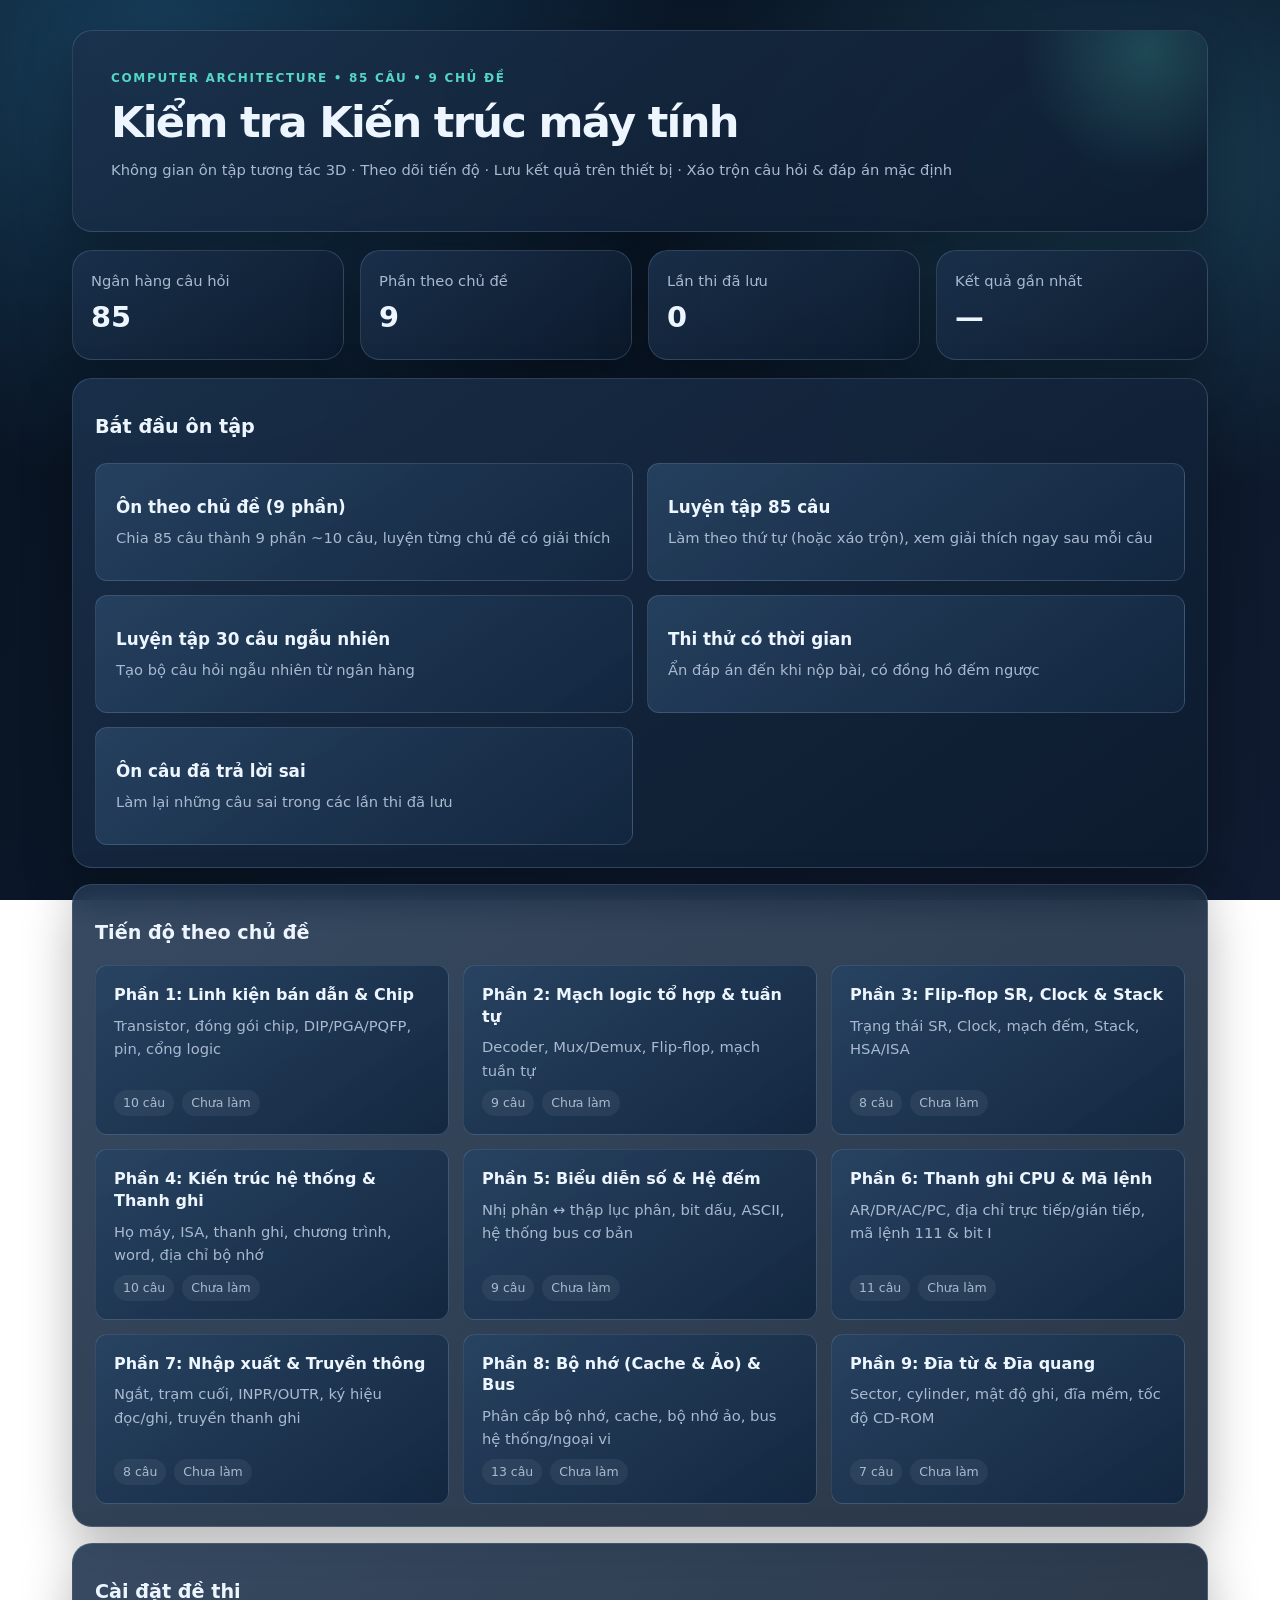
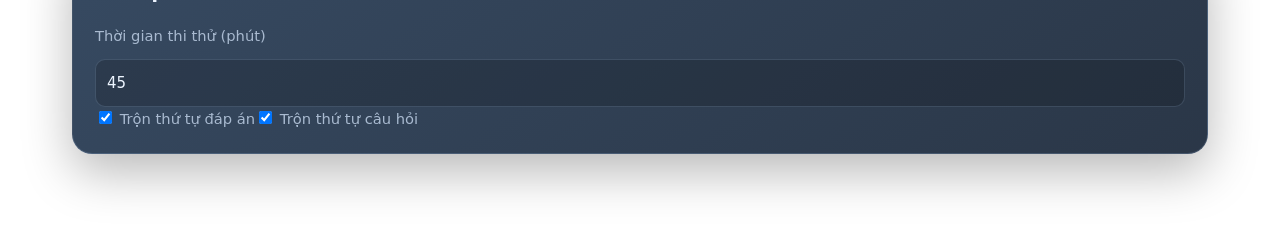
==== quiz.html @ 51e87750 "Add files via upload" ====
<!doctype html>
<html lang="vi"><head><meta charset="utf-8"><meta name="viewport" content="width=device-width,initial-scale=1">
<title>Kiến trúc máy tính | Ôn tập & Thi thử 85 câu</title>
<style>
:root{
 --bg:#07111f;--fg:#edf5ff;--mut:#a9bad0;--card:rgba(19,35,58,.82);--line:rgba(159,190,226,.2);
 --ac:#54d6c5;--ok:#49d89a;--okb:rgba(40,190,125,.16);--no:#ff777f;--nob:rgba(255,90,100,.15);
 --shadow:0 18px 50px rgba(0,0,0,.28);--glass:rgba(255,255,255,.055)
}
*{box-sizing:border-box}
body{margin:0;min-height:100vh;color:var(--fg);font:15px/1.6 Inter,system-ui,-apple-system,"Segoe UI",Roboto,sans-serif;
 background:radial-gradient(ellipse at 12% 5%,#173d59 0,transparent 36%),radial-gradient(ellipse at 88% 18%,#183b50 0,transparent 32%),linear-gradient(145deg,#07111f,#0b1728 55%,#101b31);background-attachment:fixed}
button,input{font:inherit}
.w{max-width:1180px;margin:0 auto;padding:30px 22px 70px}
h1{font-size:clamp(1.8rem,4vw,2.7rem);line-height:1.15;letter-spacing:-.04em;margin:10px 0}
h2{font-size:1.2rem;line-height:1.45;margin:12px 0 18px}
p{margin:0 0 12px}.m{color:var(--mut);font-size:.92rem}
.hero,.panel,.stat,.question-card,.side-card,.result-card{background:linear-gradient(145deg,rgba(27,49,76,.88),rgba(13,27,46,.88));border:1px solid var(--line);border-radius:20px;box-shadow:var(--shadow);backdrop-filter:blur(16px)}
.hero{padding:clamp(22px,4vw,38px);position:relative;overflow:hidden;transform-style:preserve-3d}
.hero:after{content:"";position:absolute;width:260px;height:260px;border-radius:50%;right:-70px;top:-110px;background:radial-gradient(circle,rgba(84,214,197,.22),transparent 68%);pointer-events:none}
.eyebrow{color:var(--ac);font-weight:800;text-transform:uppercase;letter-spacing:.14em;font-size:.75rem}
.grid{display:grid;grid-template-columns:repeat(12,minmax(0,1fr));gap:16px;margin:18px 0}
.stat{grid-column:span 3;padding:18px;min-height:110px;transition:transform .2s,border-color .2s}
.stat:hover,.panel:hover,.question-card:hover{transform:translateY(-3px);border-color:rgba(84,214,197,.45)}
.stat strong{display:block;font-size:1.8rem;line-height:1.2;margin-top:7px}
.panel{padding:22px;margin:16px 0}
button{color:var(--fg);cursor:pointer;border:1px solid var(--line);border-radius:12px;padding:11px 15px;background:linear-gradient(145deg,rgba(39,67,98,.9),rgba(19,39,64,.95));transition:transform .16s,border-color .16s,filter .16s}
button:hover:not(:disabled){transform:translateY(-2px);border-color:var(--ac);filter:brightness(1.12)}
button:active:not(:disabled){transform:translateY(0)}
button:focus-visible{outline:2px solid var(--ac);outline-offset:3px}
button:disabled{cursor:default;opacity:.78}
.primary{background:linear-gradient(135deg,#38bcae,#187e83);border-color:transparent;color:#031b22;font-weight:800;text-align:center}
.ghost{background:var(--glass)}
.danger{border-color:rgba(255,119,127,.45);color:#ffb2b6}
.actions{display:flex;flex-wrap:wrap;gap:10px;margin-top:16px}
.actions button{width:auto}
.mode-grid{display:grid;grid-template-columns:repeat(2,minmax(0,1fr));gap:14px;margin-top:22px}
.mode{padding:20px;text-align:left;min-height:118px}
.mode b{display:block;font-size:1.05rem;margin-bottom:5px}
.top{display:flex;justify-content:space-between;align-items:center;gap:12px;flex-wrap:wrap}
.bar{height:8px;background:rgba(255,255,255,.1);border-radius:99px;margin:12px 0 20px;overflow:hidden}
.bar i{display:block;height:100%;background:linear-gradient(90deg,#38bcae,#9bf0d6);border-radius:99px;transition:width .25s}
.exam-layout{display:grid;grid-template-columns:minmax(0,1fr) 270px;gap:16px;align-items:start}
.question-card{padding:clamp(18px,3vw,30px);min-width:0}
.side-card{padding:18px;position:sticky;top:14px}
.option{display:flex;align-items:flex-start;gap:12px;width:100%;text-align:left;margin:10px 0;padding:14px 16px;background:rgba(255,255,255,.045)}
.letter{flex:0 0 28px;height:28px;display:grid;place-items:center;border-radius:9px;background:rgba(84,214,197,.13);color:var(--ac);font-weight:800}
.option.ok{background:var(--okb);border-color:var(--ok)}.option.no{background:var(--nob);border-color:var(--no)}
.feedback{border-left:3px solid var(--ac);background:rgba(84,214,197,.08);padding:14px 16px;margin:16px 0;border-radius:0 12px 12px 0}
.qnav{display:grid;grid-template-columns:repeat(5,1fr);gap:7px;margin-top:12px}
.qnav button{padding:8px 2px;text-align:center;font-size:.85rem}
.qnav .answered{border-color:#4fc99b;background:rgba(73,216,154,.16)}
.qnav .wrong{border-color:var(--no);background:var(--nob)}
.qnav .current{outline:2px solid var(--ac);outline-offset:1px}
.timer{font-variant-numeric:tabular-nums;font-size:1.3rem;font-weight:850;color:var(--ac)}
.timer.warn{color:#ffb36b}
.big{font-size:clamp(2.6rem,7vw,4rem);font-weight:900;letter-spacing:-.05em;line-height:1.1;margin:12px 0}
.review-row{padding:16px 0;border-bottom:1px solid var(--line)}
.review-row:last-child{border:0}
.tag{display:inline-block;padding:3px 9px;border-radius:99px;font-size:.78rem;background:var(--glass);color:var(--mut)}
.tag.good{color:#8ce8b7;background:var(--okb)}.tag.bad{color:#ff9ca2;background:var(--nob)}
input[type=number]{width:100%;padding:11px;border:1px solid var(--line);border-radius:10px;background:rgba(0,0,0,.18);color:var(--fg)}
.empty{padding:26px;text-align:center;color:var(--mut)}
.topic-grid{display:grid;grid-template-columns:repeat(3,minmax(0,1fr));gap:14px;margin-top:18px}
.topic-card{padding:18px;text-align:left;min-height:150px;display:flex;flex-direction:column;gap:8px}
.topic-card b{font-size:1rem;line-height:1.35}
.topic-card .meta{display:flex;justify-content:space-between;align-items:center;margin-top:auto;gap:8px;flex-wrap:wrap}
.kbd-hint{font-size:.78rem;color:var(--mut);margin-top:14px;padding-top:12px;border-top:1px dashed var(--line)}
.kbd-hint kbd{background:rgba(84,214,197,.12);border:1px solid var(--line);border-radius:5px;padding:1px 6px;font-size:.75rem;color:var(--ac)}
@media(max-width:800px){.stat{grid-column:span 6}.exam-layout{grid-template-columns:1fr}.side-card{position:static}.qnav{grid-template-columns:repeat(10,1fr)}.topic-grid{grid-template-columns:repeat(2,minmax(0,1fr))}}
@media(max-width:520px){.w{padding:18px 13px 50px}.mode-grid{grid-template-columns:1fr}.stat{grid-column:span 6}.panel,.question-card,.side-card{border-radius:15px;padding:16px}.qnav{grid-template-columns:repeat(7,1fr)}.topic-grid{grid-template-columns:1fr}}
@media(prefers-reduced-motion:reduce){*,*:before,*:after{transition:none!important;scroll-behavior:auto!important}}
</style></head><body><div class="w" id="app"></div>
<script>
// [câu hỏi, "A|B|C|D", đáp án đúng, hướng giải]. Đáp án do AI suy ra từ nội dung môn học, câu ghi "chưa chắc" cần đối chiếu slide.
const Q=[
["Trước khi sử dụng transistor, linh kiện dùng cho mạch chuyển (switch) là:","Kim loại|Bóng đèn chân không|Bóng đèn bình thường|IC điện tử","b","Máy tính đầu tiên dùng bóng đèn chân không làm công tắc; transistor thay thế sau đó."],
["Chip thường được đóng gói bằng vỏ nhựa và giao tiếp với bên ngoài thông qua:","các cổng|các transistor|các IC|các pin","d","Chip giao tiếp ra ngoài bằng các chân (pin) nhô ra từ vỏ."],
["Chip DIP có cấu tạo pin:","2 bộ pin xếp cạnh nhau|Xoay quanh tâm vuông ở đáy chip|Phủ ở 4 cạnh|Tất cả đều sai","a","DIP = 2 hàng pin song song. PGA = pin quanh tâm vuông ở đáy. PQFP = pin phủ 4 cạnh."],
["Chip PGA có cấu tạo pin:","2 bộ pin xếp cạnh nhau|Xoay quanh tâm vuông ở đáy chip|Phủ ở 4 cạnh|Tất cả đều sai","b","PGA: pin xếp xoay quanh tâm vuông ở đáy chip."],
["Chip PQFP có cấu tạo pin:","2 bộ pin xếp cạnh nhau|Xoay quanh tâm vuông ở đáy chip|Phủ ở 4 cạnh|Tất cả đều sai","c","PQFP: pin phủ cả 4 cạnh của chip."],
["Số lượng pin trên một chip là:","0|1|Khá nhiều, thường không quá 1000|Rất nhiều, trên 1000","c","Một chip có vài chục đến vài trăm pin, thường không quá 1000."],
["Số transistor trên một cổng là:","0|1|Thường từ 0 đến 6|Thường nhiều hơn 6","c","Một cổng lôgic cơ bản chỉ cần vài transistor (tối đa khoảng 6)."],
["Số lượng pin trên một mạch chuyển là:","0|1|Khá nhiều, thường không quá 1000|Rất nhiều, trên 1000","a","Mạch chuyển (transistor bên trong chip) không có pin riêng, pin thuộc về chip. Chưa chắc, đối chiếu slide."],
["Cổng (gate):","Là phần tử lôgic cơ bản|Gồm nhiều tín hiệu vào và 1 tín hiệu ra|Cả a và b đều sai|Cả a và b đều đúng","d","Cổng là phần tử lôgic cơ bản, nhiều ngõ vào và 1 ngõ ra, nên a và b đều đúng."],
["Các phép lôgic cơ bản là:","AND, OR, NOT, NAND|XOR, OR, AND, NOR|AND, OR, NOT, XOR|AND, OR, NAND, NOR","c","Chỉ phương án (c) có đủ bộ AND, OR, NOT."],
["Mạch lôgic tổ hợp là mạch:","Không lặp, không nhớ|Có lặp, có nhớ|Không lặp, có nhớ|Có lặp, không nhớ","a","Ngõ ra chỉ phụ thuộc ngõ vào hiện tại nên không lặp, không nhớ (decoder, mux, demux)."],
["Mạch giải mã nhị phân (binary decoder) là mạch:","Đổi số nhị phân thành số thập phân|Đổi số nhị phân thành số thập lục phân|Đổi số nhị phân thành số nhất phân|Đổi số thập phân thành số nhị phân","c","Decoder n bit cho 2^n ngõ ra, chỉ 1 ngõ bằng 1 (mã nhất phân)."],
["Mạch phân kênh (Demultiplextor) là mạch:","Dùng trong điện thoại|Dùng trong TV|Nối nhiều thiết bị xuất với 1 nhập|Nối nhiều thiết bị nhập với 1 xuất","c","Demux: 1 ngõ nhập chia ra nhiều ngõ xuất."],
["Mạch dồn kênh (Multiplextor) là mạch:","Dùng trong điện thoại|Dùng trong TV|Nối nhiều thiết bị xuất với 1 nhập|Nối nhiều thiết bị nhập với 1 xuất","d","Mux: chọn 1 trong nhiều ngõ nhập đưa ra 1 ngõ xuất."],
["Mạch lôgic tuần tự là mạch:","Không lặp, không nhớ|Có lặp, có nhớ|Không lặp, có nhớ|Có lặp, không nhớ","b","Mạch tuần tự có lặp (phản hồi) và có nhớ: flip-flop, thanh ghi, mạch đếm."],
["Mạch lật (Flipflop) là:","Mạch nhớ đơn giản nhất|Mạch lật chỉ có thể lưu 1 bit|Lưu một trị luận lý đúng hoặc sai|Tất cả đều đúng","d","Cả ba phát biểu a, b, c đều mô tả đúng flip-flop."],
["Mạch lật (Flipflop) có thể:","Lưu trữ 1 byte|Lưu trữ 1 bit|Điều chỉnh tốc độ dữ liệu|Điều chỉnh số lượng dữ liệu","b","Một flip-flop lưu đúng 1 bit; 1 byte cần 8 flip-flop."],
["Mạch lật (Flipflop) SR có:","1 đường vào và 1 đường ra|1 đường vào và 2 đường ra|2 đường vào và 2 đường ra|số đường vào ra tùy theo thiết kế","c","SR có 2 ngõ vào (S, R) và 2 ngõ ra (Q và Q đảo)."],
["Mạch lật SR có ngõ vào S và R đều cao thì:","Không thay đổi trạng thái|Chuyển sang trạng thái 1|Chuyển sang trạng thái 0|Trạng thái không xác định","d","S = R = 1 là tổ hợp cấm, kết quả không xác định."],
["Mạch lật SR có ngõ vào S và R đều bằng 0 thì:","Không thay đổi trạng thái|Chuyển sang trạng thái 1|Chuyển sang trạng thái 0|Trạng thái không xác định","a","S = R = 0: chế độ giữ, trạng thái cũ được bảo toàn."],
["Mạch lật SR có ngõ vào S = 1 và R = 0 thì:","Không thay đổi trạng thái|Chuyển sang trạng thái 1|Chuyển sang trạng thái 0|Trạng thái không xác định","b","S = Set: đặt Q = 1."],
["Mạch lật SR có ngõ vào S = 0 và R = 1 thì:","Không thay đổi trạng thái|Chuyển sang trạng thái 1|Chuyển sang trạng thái 0|Trạng thái không xác định","c","R = Reset: đặt Q = 0."],
["Mạch tạo đồng hồ (Clock generator) là:","Phát tín hiệu thời gian|Ghi nhịp|Phát tín hiệu dạng đồng nhất và cùng khoản thời gian|Ghi giờ","c","Clock phát xung giống nhau, lặp đều theo chu kỳ để đồng bộ các mạch."],
["Mạch đếm là:","Thanh ghi có thể tăng hoặc giảm nội dung của nó|Thanh ghi có thể dịch các bit về trái hoặc phải|Mạch nhị phân n bit|Mạch làm tăng kích thước của mạch đếm khác","a","Mạch đếm = thanh ghi tăng/giảm nội dung. Thanh ghi dịch mới là dịch bit."],
["Ngăn xếp cứng (Stack) là thiết bị lưu trữ danh sách các phần tử theo kiểu:","Vào trước ra trước|Vào sau ra trước|Vào sau ra sau|Tất cả đều sai","b","Stack là LIFO (vào sau ra trước). Vào trước ra trước là hàng đợi (queue)."],
["Hệ thống gồm: đơn vị xử lý trung tâm, hệ thống lưu trữ, hệ thống nhập xuất thuộc về:","Kiến trúc bộ lệnh (ISA)|Kiến trúc hệ thống phần cứng (HSA)|Kiến trúc hệ thống phần mềm|Kiến trúc hệ máy tính","b","CPU, bộ nhớ, hệ nhập xuất là các khối phần cứng, thuộc HSA."],
["Các đặc tả quy định cách thức lập trình viên ngôn ngữ máy giao tiếp với máy thuộc về:","Kiến trúc bộ lệnh (ISA)|Kiến trúc hệ thống phần cứng (HSA)|Kiến trúc hệ thống phần mềm|Kiến trúc hệ máy tính","a","ISA là giao diện giữa phần mềm (ngôn ngữ máy) và phần cứng."],
["Họ máy tính là tập hợp các cài đặt có cùng:","HSA|ISA|CPU|RAM","b","Cùng ISA thì chạy được cùng phần mềm máy, nên cùng họ."],
["Kiến trúc máy tính có thể phân loại gồm các loại sau:","Tuần tự và song song|Đơn tác và đa tác|Đơn lệnh và đa lệnh|Von Neumann và phi Von Neumann","d","Đề cương nhấn mạnh kiến trúc Von Neumann và phi Von Neumann. Chưa chắc, đối chiếu slide."],
["Thanh ghi (register) là:","Thiết bị lưu trữ dữ liệu và cung cấp chúng cho các mạch khác|Thiết bị điều khiển mạch lật và ngỏ ra|Thiết bị lưu 1 bit|Tất cả đều đúng","a","Thanh ghi lưu dữ liệu (nhiều bit) và cung cấp cho mạch khác. (c) sai vì đó là flip-flop."],
["Ích lợi quan trọng nhất của tính tương thích về phần mềm là","Tiết kiệm thời gian phát triển phần mềm khi mua máy tính mới|Bảo toàn phí tổn đã đầu tư về phần mềm cho khách hàng|Đẩy mạnh sự phát triển của công nghệ chế tạo máy tính|Tất cả đều đúng","b","Khách hàng giữ được phần mềm đã mua khi nâng cấp máy."],
["Thanh ghi được tổ chức ở:","ROM BIOS|CPU|RAM|Bộ nhớ phụ","b","Thanh ghi nằm bên trong CPU."],
["Thanh ghi dịch là thanh ghi có khả năng dịch thông tin nhị phân","sang thập phân|sang thập lục phân|sang thập phân và ngược lại|theo 1 hoặc cả 2 hướng","d","Thanh ghi dịch dịch các bit sang trái, sang phải hoặc cả hai hướng."],
["Đối với máy tính, chương trình là:","Một tập hợp các phép toán|Dãy lệnh nhị phân máy tính phải thi hành chính xác|Dãy những con số nguyên nhị phân 8 bit|Những gì máy tính hiểu","b","Chương trình là dãy lệnh nhị phân mà máy phải thực hiện chính xác."],
["Mỗi đơn vị cơ bản của thông tin trên máy tính thường dùng để lưu:","1 lệnh|1 ký tự|1 số thực|1 địa chỉ","b","Đơn vị cơ bản là byte (8 bit): chứa 1 ký tự hoặc số nguyên nhỏ."],
["Kích thước từ (word) của máy là:","8 bit|16 bit|kích thước của thanh ghi tác vụ|Do ngôn ngữ lập trình quy định","c","Word phụ thuộc máy, bằng độ rộng thanh ghi xử lý, không cố định 8 hay 16 bit."],
["Bộ nhớ có 4096 từ 16 bit, số bit địa chỉ là:","10|12|14|16","b","4096 = 2^12 nên cần 12 bit. Độ rộng từ (16 bit) không ảnh hưởng."],
["Số nhị phân 1011110001 có biểu diễn tương ứng bên hệ thập lục phân là","2F1|BC1|BC4|2E1","a","Nhóm 4 bit từ phải: 10|1111|0001 = 2|F|1 = 2F1."],
["Số nhị phân 1011100001 có biểu diễn tương ứng bên hệ thập lục phân là","2F1|BC1|BC4|2E1","d","Nhóm 4 bit từ phải: 10|1110|0001 = 2|E|1 = 2E1."],
["Số 101000101101 ở hệ nhị phân đổi sang thập lục phân sẽ là:","7B9|A2D|A3D|AB2","b","1010|0010|1101 = A|2|D = A2D."],
["Số F9B3 ở hệ thập lục phân, chuyển sang nhị phân là:","1111100100001111|1111100100011111|1111100110110011|1111100110111011","c","F=1111, 9=1001, B=1011, 3=0011, ghép lại: 1111 1001 1011 0011."],
["Bit dấu của số nguyên lượng có dấu là:","Bit trái nhất|Bit phải nhất|Bit 1 đầu tiên|Tùy thiết kế","a","Bit trái nhất (MSB): 0 là dương, 1 là âm."],
["Mã ASCII mở rộng sử dụng","7 bit|8 bit|12 bit|16 bit","b","ASCII chuẩn dùng 7 bit (128 ký tự), mở rộng dùng 8 bit (256 ký tự)."],
["Hệ thống bus dùng cho k thanh ghi n bit sẽ có:","k mạch dồn n - 1|n mạch dồn k - 1|k mạch dồn 1 - n|n mạch dồn 1 - k","b","Mỗi bit cần 1 mạch dồn chọn 1 trong k thanh ghi: n mạch dồn k–1."],
["Hệ thống bus cho 16 thanh ghi 32 bit tạo từ các mạch dồn. Số ngõ nhập chọn cho mỗi mạch dồn là:","2|3|4|5","c","16 thanh ghi cần log2(16) = 4 ngõ chọn."],
["Hệ thống bus cho 16 thanh ghi 32 bit tạo từ các mạch dồn. Kích cở các mạch dồn là:","16 - 32|32 - 16|16 - 1|32 - 1","c","k = 16 thanh ghi nên mạch dồn 16–1 (16 ngõ nhập, 1 ngõ xuất)."],
["Trong các thanh ghi trong máy tính cơ bản, thanh ghi AR để:","chứa địa chỉ bộ nhớ|chứa dữ liệu cần tính toán|chứa kết quả tính toán|tất cả đều sai","a","AR (Address Register) giữ địa chỉ bộ nhớ."],
["Trong các thanh ghi trong máy tính cơ bản, thanh ghi DR để:","chứa địa chỉ bộ nhớ|chứa dữ liệu cần tính toán|chứa kết quả tính toán|tất cả đều sai","b","DR (Data Register) giữ tác tố đọc từ bộ nhớ để tính toán."],
["Trong các thanh ghi trong máy tính cơ bản, thanh ghi AC để:","chứa địa chỉ bộ nhớ|chứa dữ liệu cần tính toán|chứa kết quả tính toán|tất cả đều sai","c","AC (Accumulator) giữ kết quả tính toán."],
["Trong các thanh ghi trong máy tính cơ bản, thanh ghi PC để:","chứa địa chỉ bộ nhớ|chứa dữ liệu cần tính toán|chứa kết quả tính toán|tất cả đều sai","a","PC giữ địa chỉ (trong bộ nhớ) của lệnh kế tiếp, nên trong các lựa chọn này chọn (a)."],
["Khi phần 2 của mã lệnh là địa chỉ của từ nhớ chứa tác tố, đó là địa chỉ:","gián tiếp|trực tiếp|nối tiếp|liên kết","b","Địa chỉ chỉ thẳng tới tác tố là địa chỉ trực tiếp."],
["Hệ thống bus cho 16 thanh ghi 32 bit tạo từ các mạch dồn. Số mạch dồn trong bus là:","32|16|16 x 32|16 - 1","a","Mỗi bit 1 mạch dồn: n = 32 mạch."],
["Mã lệnh 111 và I = 0 ứng với lệnh:","tham chiếu thanh ghi|nhập xuất|tham chiếu bộ nhớ|tham chiếu bộ nhớ địa chỉ gián tiếp","a","111 + I=0: tham chiếu thanh ghi."],
["Mã lệnh 111 và I = 1 ứng với lệnh:","tham chiếu thanh ghi|nhập xuất|tham chiếu bộ nhớ|tham chiếu bộ nhớ địa chỉ gián tiếp","b","111 + I=1: nhập xuất."],
["Mã lệnh khác 111 và I = 0 ứng với lệnh:","tham chiếu thanh ghi|nhập xuất|tham chiếu bộ nhớ|tham chiếu bộ nhớ địa chỉ gián tiếp","c","Mã khác 111 là tham chiếu bộ nhớ; I = 0 là địa chỉ trực tiếp."],
["Mã lệnh khác 111 và I = 1 ứng với lệnh:","tham chiếu thanh ghi|nhập xuất|tham chiếu bộ nhớ|tham chiếu bộ nhớ địa chỉ gián tiếp","d","Mã khác 111 và I = 1: tham chiếu bộ nhớ địa chỉ gián tiếp."],
["Khi phần 2 của mã lệnh là địa chỉ của từ nhớ chứa địa chỉ của tác tố, đó là địa chỉ:","gián tiếp|trực tiếp|nối tiếp|liên kết","a","Phải đọc thêm một lần để lấy địa chỉ tác tố: địa chỉ gián tiếp."],
["Trong quá trình truyền thông, chế độ ngắt (interrupt) là:","máy báo cho thiết bị khi nào sẵn sàng truyền|thiết bị báo cho máy khi nào sẵn sàng truyền|thiết bị này báo cho thiết bị kia khi nào sẵn sàng truyền|tất cả đều sai","b","Ngắt: thiết bị chủ động báo cho CPU khi nó sẵn sàng."],
["Trạm cuối gửi và nhận thông tin dưới hình thức:","nối tiếp|song song|tuần tự|ngắt quãng","a","Trạm cuối (terminal) truyền nối tiếp, từng bit."],
["Đơn vị gửi thông tin với thiết bị xuất là:","1 bit|4 bit|8 bit|16 bit","c","Mỗi lần gửi 1 ký tự = 8 bit (thanh ghi OUTR 8 bit). Chưa chắc, đối chiếu slide."],
["Đơn vị nhận thông tin từ thiết bị nhập là:","1 bit|4 bit|8 bit|16 bit","c","Mỗi lần nhận 1 ký tự = 8 bit (thanh ghi INPR 8 bit). Chưa chắc, đối chiếu slide."],
["Tác vụ truyền thông tin từ một từ nhớ ra ngoài gọi là tác vụ:","ghi|đọc|nạp|tải","b","Lấy thông tin ra khỏi bộ nhớ là đọc."],
["Tác vụ đưa thông tin mới vào bộ nhớ gọi là tác vụ:","ghi|đọc|nạp|tải","a","Đưa thông tin mới vào bộ nhớ là ghi."],
["Tác vụ truyền nội dung thanh ghi R1 vào bộ nhớ có ký hiệu là:","M[AC] <- R1|M[R1] <- R1|M[AR] <- R1|R1 -> M[R1]","c","Địa chỉ ô nhớ luôn nằm ở AR, nên ghi là M[AR] ← R1."],
["Tác vụ truyền nội dung bộ nhớ đến thanh ghi R1 có ký hiệu là:","R1 <- M[AC]|M[R1] <- R1|M[AC] <- R1|R1 <- M[AR]","d","Đọc ô nhớ do AR trỏ tới vào R1: R1 ← M[AR]."],
["Trong các cấp bộ nhớ, cấp cao ứng với bộ nhớ:","tốc độ nhanh, dung lượng lớn|tốc độ nhanh, dung lượng nhỏ|tốc độ chậm, dung lượng lớn|tốc độ chậm, dung lượng nhỏ","b","Càng gần CPU: càng nhanh, nhỏ, đắt (thanh ghi, cache)."],
["Trong các cấp bộ nhớ, cấp thấp ứng với bộ nhớ:","tốc độ nhanh, dung lượng lớn|tốc độ nhanh, dung lượng nhỏ|tốc độ chậm, dung lượng lớn|tốc độ chậm, dung lượng nhỏ","c","Càng xa CPU (đĩa): chậm, lớn, rẻ."],
["Bộ nhớ cache là:","dạng bộ nhớ chỉ đọc|bộ nhớ đệm giữa RAM và CPU|chip nhớ dạng ROM|bộ nhớ ảo","b","Cache là bộ nhớ đệm nhanh nằm giữa CPU và RAM."],
["Nếu tỉ lệ tìm trúng của bộ nhớ cache thấp thì:","Thời gian truy cập bộ nhớ của CPU tăng lên|Thời gian truy cập bộ nhớ của CPU giảm xuống|Thời gian truy cập bộ nhớ của CPU không xác định|Thời gian truy cập bộ nhớ của CPU tùy thuộc tốc độ của bộ nhớ và CPU","a","Trúng ít thì phải xuống RAM chậm nhiều lần, nên thời gian truy cập trung bình tăng."],
["Việc chuyển dữ liệu giửa bộ xử lý và cache là theo từng:","từ|khối|đoạn|trang","a","CPU ↔ cache theo từ; cache ↔ RAM theo khối."],
["Việc chuyển dữ liệu giửa cache và bộ nhớ trong là theo từng:","từ|khối|đoạn|trang","b","Cache ↔ RAM theo khối (tận dụng tính cục bộ)."],
["Sự thay thế một khối trong cache được điều khiển bởi:","thanh ghi lệnh|bộ xử lý|phần cứng riêng|hệ điều hành","c","Cache cần rất nhanh nên thay khối bằng phần cứng riêng."],
["Bộ nhớ ảo là cơ chế vận chuyển tự động số liệu giữa:","CPU và bộ nhớ ngoài (đĩa từ)|bộ nhớ trong và bộ nhớ ngoài (đĩa từ)|CPU và cache|cache và bộ nhớ ngoài","b","Bộ nhớ ảo tự động chuyển trang giữa RAM và đĩa."],
["Sự thay thế trang trong kỹ thuật bộ nhớ ảo được điều khiển bởi:","thanh ghi lệnh|bộ xử lý|phần cứng riêng|hệ điều hành","d","Thay trang bộ nhớ ảo do hệ điều hành quản lý."],
["Hiện nay, trong một số hệ thống máy tính, bus nối ngoại vi được phân cấp thành 2 hệ thống bus con là:","bus chung và bus riêng|bus ngoại vi và bus nội vi|bus tốc độ cao và bus mở rộng|bus cục bộ và bus toàn cục","c","Thiết bị nhanh nối bus tốc độ cao, thiết bị chậm nối bus mở rộng."],
["Có hai loại bus:","bus độc lập và bus phụ thuộc|bus hệ thống và bus chi tiết|bus tập trung và bus phân tán|bus hệ thống và bus ngoại vi","d","Hai loại bus: bus hệ thống và bus ngoại vi."],
["Bus hệ thống là loại bus","đối xứng|không đối xứng|đồng bộ|không đồng bộ","c","Bus hệ thống chạy theo xung nhịp chung nên là đồng bộ."],
["Bus vào / ra là loại bus","đối xứng|không đối xứng|đồng bộ|không đồng bộ","d","Ngoại vi có tốc độ khác nhau nên dùng bắt tay, là không đồng bộ."],
["Đơn vị lưu trữ thông tin nhỏ nhất trên đĩa về mặt vật lý là:","track|sector|cluster|cyclinder","b","Sector (thường 512 B). Cluster là đơn vị logic của hệ điều hành."],
["Trên đĩa cứng các rãnh có cùng đường kính trên các mặt đĩa tạo thành:","track|sector|cluster|cyclinder","d","Cylinder = tập các track cùng vị trí trên mọi mặt đĩa."],
["Trong việc ghi đĩa với mật độ đều:","các track có cùng số sector|các track có số sector khác nhau|các track có đường kính khác nhau|các sector chứa lượng dữ liệu như nhau","a","Hiểu theo đề: mật độ đều thì mỗi track có cùng số sector. Chưa chắc, đối chiếu slide."],
["Trong việc ghi đĩa với mật độ không đều:","các track có cùng số sector|các track có số sector khác nhau|các track có đường kính khác nhau|các sector chứa lượng dữ liệu khác nhau","b","Hiểu theo đề: mật độ không đều thì track ngoài có nhiều sector hơn. Chưa chắc, đối chiếu slide."],
["Một sector trong hệ điều hành DOS chứa được:","128 byte|256 byte|512 byte|1024 byte","c","1 sector = 512 byte."],
["Với một đĩa mềm có dung lượng 1,2MB, số track là 80, số sector trên 1 track là:","10|12|15|30","c","1,2 MB = 80 track × 2 mặt × S × 512 B, nên S = 1 228 800 / (160 × 512) = 15."],
["Tốc độ 20X của đĩa quang ứng với:","2000 KB/s|2048 KB/s|3000 KB/s|4000 KB/s","c","1X = 150 KB/s, nên 20X = 20 × 150 = 3000 KB/s."]
];

// Chia 85 câu thành 9 phần theo chủ đề (mỗi phần ~10 câu). from/to là chỉ số mảng (0-based).
const TOPICS=[
 {name:"Linh kiện bán dẫn & Chip", from:0,  to:9,  desc:"Transistor, đóng gói chip, DIP/PGA/PQFP, pin, cổng logic"},
 {name:"Mạch logic tổ hợp & tuần tự", from:10, to:18, desc:"Decoder, Mux/Demux, Flip-flop, mạch tuần tự"},
 {name:"Flip-flop SR, Clock & Stack", from:19, to:26, desc:"Trạng thái SR, Clock, mạch đếm, Stack, HSA/ISA"},
 {name:"Kiến trúc hệ thống & Thanh ghi", from:27, to:36, desc:"Họ máy, ISA, thanh ghi, chương trình, word, địa chỉ bộ nhớ"},
 {name:"Biểu diễn số & Hệ đếm", from:37, to:45, desc:"Nhị phân ↔ thập lục phân, bit dấu, ASCII, hệ thống bus cơ bản"},
 {name:"Thanh ghi CPU & Mã lệnh", from:46, to:56, desc:"AR/DR/AC/PC, địa chỉ trực tiếp/gián tiếp, mã lệnh 111 & bit I"},
 {name:"Nhập xuất & Truyền thông", from:57, to:64, desc:"Ngắt, trạm cuối, INPR/OUTR, ký hiệu đọc/ghi, truyền thanh ghi"},
 {name:"Bộ nhớ (Cache & Ảo) & Bus", from:65, to:77, desc:"Phân cấp bộ nhớ, cache, bộ nhớ ảo, bus hệ thống/ngoại vi"},
 {name:"Đĩa từ & Đĩa quang", from:78, to:84, desc:"Sector, cylinder, mật độ ghi, đĩa mềm, tốc độ CD-ROM"}
];

const $=id=>document.getElementById(id), L='ABCD', app=$('app');
const STORE='ktmt85_v2_state', HISTORY='ktmt85_v2_history', TOPICBEST='ktmt85_v2_topicbest';
let set=[],i=0,score=0,answers={},done=false,deadline=0,timerId=null,mode='practice',settings={limit:45,shuffleQ:true,shuffleA:true};
let currentOptions=[],currentCorrect='a',currentExplanation='',sessionId=0,topicId=-1;
const safeParse=(s,f)=>{try{return JSON.parse(s)||f}catch{return f}};
const persist=()=>{try{localStorage.setItem(STORE,JSON.stringify({set,i,score,answers,done,deadline,mode,settings,sessionId,topicId}))}catch{}};
const history=()=>safeParse(localStorage.getItem(HISTORY),[]);
const topicBest=()=>safeParse(localStorage.getItem(TOPICBEST),{});
const fmt=s=>{s=Math.max(0,Math.floor(s));return String(Math.floor(s/60)).padStart(2,'0')+':'+String(s%60).padStart(2,'0')};
function el(t,c,x,p){const e=document.createElement(t);if(c)e.className=c;if(x!=null)e.textContent=x;if(p)p.appendChild(e);return e}
function btn(parent,label,cls,fn){const b=el('button',cls,label,parent);b.type='button';b.onclick=fn;return b}
function shuffle(a){const b=a.slice();for(let k=b.length-1;k>0;k--){const j=Math.floor(Math.random()*(k+1));[b[k],b[j]]=[b[j],b[k]]}return b}
function topicRange(idx){const t=TOPICS[idx],r=[];for(let k=t.from;k<=t.to;k++)r.push(k);return r}
function topicCount(idx){const t=TOPICS[idx];return t.to-t.from+1}

// ---- Phím tắt: A/B/C/D (hoặc 1/2/3/4) chọn đáp án, ←/→ chuyển câu, Esc thoát ----
let keyHandler=null;
function bindKeys(){unbindKeys();keyHandler=e=>{
  if(done)return;
  const k=e.key.toLowerCase();
  if(['a','b','c','d','1','2','3','4'].includes(k)){
    const idx=['a','b','c','d','1','2','3','4'].indexOf(k)%4;
    if(currentOptions.length===4&&!answers[set[i]])choose(currentOptions[idx].k);
  } else if(k==='arrowleft'&&i>0){i--;persist();show()}
  else if(k==='arrowright'&&(answers[set[i]]||mode==='exam')){if(i===set.length-1)finish();else{i=Math.min(set.length-1,i+1);persist();show()}}
  else if(k==='escape'){if(confirm('Thoát về menu? Tiến trình hiện tại sẽ được lưu.'))menu()}
};document.addEventListener('keydown',keyHandler)}
function unbindKeys(){if(keyHandler){document.removeEventListener('keydown',keyHandler);keyHandler=null}}

function menu(){
 clearInterval(timerId);unbindKeys();app.replaceChildren();
 const h=history(),last=h[h.length-1],tb=topicBest();
 const hero=el('section','hero',null,app);el('div','eyebrow','Computer architecture • 85 câu • 9 chủ đề',hero);
 el('h1',null,'Kiểm tra Kiến trúc máy tính',hero);
 el('p','m','Không gian ôn tập tương tác 3D · Theo dõi tiến độ · Lưu kết quả trên thiết bị · Xáo trộn câu hỏi & đáp án mặc định',hero);
 const g=el('div','grid',null,app);
 [[Q.length,'Ngân hàng câu hỏi'],[TOPICS.length,'Phần theo chủ đề'],[h.length,'Lần thi đã lưu'],[last?last.percent+'%':'—','Kết quả gần nhất']].forEach(([v,l])=>{const c=el('div','stat',null,g);el('span','m',l,c);el('strong',null,v,c)});
 const p=el('section','panel',null,app);el('h2',null,'Bắt đầu ôn tập',p);
 const mg=el('div','mode-grid',null,p);
 const modes=[
 ['Ôn theo chủ đề (9 phần)','Chia 85 câu thành 9 phần ~10 câu, luyện từng chủ đề có giải thích','topic',false],
 ['Luyện tập 85 câu','Làm theo thứ tự (hoặc xáo trộn), xem giải thích ngay sau mỗi câu','practice',false],
 ['Luyện tập 30 câu ngẫu nhiên','Tạo bộ câu hỏi ngẫu nhiên từ ngân hàng','practice',true],
 ['Thi thử có thời gian','Ẩn đáp án đến khi nộp bài, có đồng hồ đếm ngược','exam',true],
 ['Ôn câu đã trả lời sai','Làm lại những câu sai trong các lần thi đã lưu','wrong',false]
 ];
 modes.forEach(([a,b,m,r])=>{const x=btn(mg,'','mode',()=>{if(m==='wrong')startWrong();else if(m==='topic')topicMenu();else start(m,r)});el('b',null,a,x);el('span','m',b,x)});
 // Tiến độ theo chủ đề
 const tp=el('section','panel',null,app);el('h2',null,'Tiến độ theo chủ đề',tp);
 const tg=el('div','topic-grid',null,tp);
 TOPICS.forEach((t,idx)=>{const best=tb[idx],card=btn(tg,'','topic-card',()=>startTopic(idx));
   el('b',null,`Phần ${idx+1}: ${t.name}`,card);el('span','m',t.desc,card);
   const meta=el('div','meta',null,card);el('span','tag',`${topicCount(idx)} câu`,meta);
   el('span','tag '+(best!=null&&best>=80?'good':best!=null&&best<50?'bad':''),best!=null?`Tốt nhất ${best}%`:'Chưa làm',meta)});
 const cfg=el('section','panel',null,app);el('h2',null,'Cài đặt đề thi',cfg);
 el('p','m','Thời gian thi thử (phút)',cfg);const inp=el('input',null,null,cfg);inp.type='number';inp.min='5';inp.max='180';inp.value=settings.limit;inp.onchange=()=>{settings.limit=Math.max(5,Math.min(180,+inp.value||45));persist()};
 const sh=el('label','m',null,cfg);const cb=el('input',null,null,sh);cb.type='checkbox';cb.checked=settings.shuffleA;cb.onchange=()=>{settings.shuffleA=cb.checked;persist()};sh.append(' Trộn thứ tự đáp án');
 const sq=el('label','m',null,cfg);const cq=el('input',null,null,sq);cq.type='checkbox';cq.checked=settings.shuffleQ;cq.onchange=()=>{settings.shuffleQ=cq.checked;persist()};sq.append(' Trộn thứ tự câu hỏi');
 if(h.length){const hp=el('section','panel',null,app);el('h2',null,'Lịch sử kết quả',hp);h.slice(-5).reverse().forEach(x=>{const r=el('p','m',`${new Date(x.date).toLocaleString('vi-VN')} · ${x.score}/${x.total} câu · ${x.percent}% · ${x.mode==='exam'?'Thi thử':x.mode==='topic'?'Ôn chủ đề':'Luyện tập'}`,hp)})}
 const saved=safeParse(localStorage.getItem(STORE),null);
 if(saved&&saved.set&&saved.set.length&&!saved.done)btn(p,'Tiếp tục bài đang làm','primary',()=>restore());
}

function topicMenu(){
 app.replaceChildren();
 const hero=el('section','hero',null,app);el('div','eyebrow','Ôn theo chủ đề',hero);
 el('h1',null,'Chọn phần ôn tập',hero);el('p','m','9 phần, mỗi phần ~10 câu theo chủ đề. Mặc định xáo trộn câu hỏi & đáp án.',hero);
 const tb=topicBest();
 const tg=el('div','topic-grid',null,app);
 TOPICS.forEach((t,idx)=>{const best=tb[idx],card=btn(tg,'','topic-card',()=>startTopic(idx));
   el('b',null,`Phần ${idx+1}: ${t.name}`,card);el('span','m',t.desc,card);
   const meta=el('div','meta',null,card);el('span','tag',`Câu ${t.from+1}–${t.to+1} · ${topicCount(idx)} câu`,meta);
   el('span','tag '+(best!=null&&best>=80?'good':best!=null&&best<50?'bad':''),best!=null?`Tốt nhất ${best}%`:'Chưa làm',meta)});
 const a=el('div','actions',null,app);btn(a,'Làm tất cả (85 câu)','primary',()=>start('practice',false));btn(a,'Về trang chủ','ghost',menu);
}

function startTopic(idx){topicId=idx;mode='practice';set=topicRange(idx);if(settings.shuffleQ)set=shuffle(set);answers={};i=0;score=0;done=false;deadline=0;sessionId=Date.now();persist();bindKeys();show()}

function start(m,random){
 topicId=-1;mode=m;set=Q.map((_,k)=>k);if(random||settings.shuffleQ)set=shuffle(set);if(random)set=set.slice(0,30);
 answers={};i=0;score=0;done=false;sessionId=Date.now();deadline=m==='exam'?Date.now()+settings.limit*60000:0;
 persist();bindKeys();show();if(mode==='exam')runTimer();
}
function startWrong(){
 const wrong=new Set();history().forEach(h=>(h.wrong||[]).forEach(n=>wrong.add(n-1)));
 if(!wrong.size){app.replaceChildren();el('h1',null,'Chưa có câu sai',app);el('p','m','Hãy làm một bài luyện tập hoặc thi thử trước nhé.',app);btn(app,'Về menu','primary',menu);return}
 topicId=-1;mode='practice';set=Array.from(wrong).filter(n=>n>=0&&n<Q.length);if(settings.shuffleQ)set=shuffle(set);answers={};i=0;score=0;done=false;deadline=0;sessionId=Date.now();persist();bindKeys();show();
}
function restore(){const s=safeParse(localStorage.getItem(STORE),null);if(!s)return;({set,i,score,answers,done,deadline,mode,settings,sessionId}=s);topicId=s.topicId??-1;if(done){menu();return}bindKeys();show();if(mode==='exam')runTimer()}
function runTimer(){clearInterval(timerId);const tick=()=>{const left=Math.ceil((deadline-Date.now())/1000);const t=$('timer');if(t){t.textContent=fmt(left);t.classList.toggle('warn',left<300)}if(left<=0){clearInterval(timerId);finish(true)}};tick();timerId=setInterval(tick,1000)}
function show(){
 if(i>=set.length){finish();return}
 const n=set[i],item=Q[n],q=item[0],opts=item[1].split('|'),correct=item[2].toLowerCase();
 currentCorrect=correct;currentExplanation=item[3];currentOptions=opts.map((v,k)=>({v,k}));if(settings.shuffleA)currentOptions=shuffle(currentOptions);
 done=!!answers[n];app.replaceChildren();
 const top=el('div','top',null,app);
 const tagTxt=topicId>=0?`Phần ${topicId+1}: ${TOPICS[topicId].name} · Câu ${i+1}/${set.length} · Câu gốc ${n+1}`:`Câu ${i+1}/${set.length} · Câu gốc ${n+1}`;
 el('span','tag',tagTxt,top);
 if(mode==='exam'){const tm=el('span','timer',null,top);tm.id='timer';tm.textContent=fmt(Math.max(0,(deadline-Date.now())/1000))}
 else el('span','tag',`Đúng ${score}`,top);
 const bar=el('div','bar',null,app);el('i',null,null,bar).style.width=((i+(answers[n]?1:0))/set.length*100)+'%';
 const layout=el('div','exam-layout',null,app),main=el('section','question-card',null,layout),side=el('aside','side-card',null,layout);
 el('div','eyebrow',mode==='exam'?'Exam mode':topicId>=0?'Topic practice':'Practice mode',main);el('h2',null,q,main);
 const optsBox=el('div',null,null,main);
 currentOptions.forEach(({v,k},pos)=>{const letter=L[pos],b=btn(optsBox,'','option',()=>choose(k));el('span','letter',letter,b);el('span',null,v,b);b.dataset.k=k;
 if(answers[n]){b.disabled=true;if(k===L.indexOf(correct.toUpperCase()))b.classList.add('ok');else if(k===answers[n].k)b.classList.add('no')}});
 if(answers[n]&&mode!=='exam')feedback(main,n);
 const nav=el('div','actions',null,main);
 if(i>0)btn(nav,'← Câu trước','ghost',()=>{i--;persist();show()});
 if(mode==='exam')btn(nav,'Đánh dấu xem lại','ghost',()=>{answers[n]=answers[n]||{k:null,flag:true};answers[n].flag=!answers[n].flag;persist();show()});
 if(answers[n]||mode==='exam')btn(nav,i===set.length-1?'Nộp bài':'Câu tiếp →','primary',()=>{if(i===set.length-1)finish();else{i=Math.min(set.length-1,i+1);persist();show()}});
 btn(nav,'Thoát','ghost',()=>{if(confirm('Thoát về menu? Tiến trình hiện tại sẽ được lưu.'))menu()});
 const kh=el('div','kbd-hint',null,main);kh.innerHTML='Phím tắt: <kbd>A</kbd><kbd>B</kbd><kbd>C</kbd><kbd>D</kbd> chọn đáp án · <kbd>←</kbd><kbd>→</kbd> chuyển câu · <kbd>Esc</kbd> thoát';
 el('h2',null,'Điều hướng câu hỏi',side);el('p','m','Nhấn số câu để chuyển nhanh.',side);
 const qnav=el('div','qnav',null,side);set.forEach((qidx,j)=>{const a=answers[qidx],b=btn(qnav,String(j+1),'',()=>{i=j;persist();show()});if(a)b.classList.add(a.flag?'':'answered');if(j===i)b.classList.add('current')});
 el('p','m',`Đã trả lời: ${Object.values(answers).filter(a=>a&&a.k!==null).length}/${set.length}`,side);
 if(mode==='exam')btn(side,'Nộp bài','primary',()=>finish());
}
function choose(k){const n=set[i];if(answers[n]&&answers[n].k!==null)return;answers[n]={k,flag:!!(answers[n]&&answers[n].flag)};if(mode==='practice'){if(k===L.indexOf(currentCorrect.toUpperCase()))score++}persist();show();if(mode==='practice'){const m=$('feedback');if(m)m.scrollIntoView({behavior:'smooth',block:'nearest'})}}
function feedback(parent,n){const a=answers[n],correct=L.indexOf(Q[n][2].toUpperCase()),box=el('div','feedback',null,parent);el('b',null,a.k===correct?'Chính xác!':`Chưa đúng · Đáp án ${L[correct]}`,box);el('p','m',Q[n][3],box);box.id='feedback'}
function finish(auto=false){
 clearInterval(timerId);unbindKeys();const total=set.length;let right=0,wrong=[];
 set.forEach(n=>{const a=answers[n],c=L.indexOf(Q[n][2].toUpperCase());if(a&&a.k===c)right++;else wrong.push(n+1)});
 score=right;done=true;const record={date:new Date().toISOString(),score:right,total,percent:Math.round(right/total*100),wrong,mode:topicId>=0?'topic':mode,topicId:topicId>=0?topicId:undefined,auto};
 const h=history();h.push(record);try{localStorage.setItem(HISTORY,JSON.stringify(h.slice(-100)))}catch{}localStorage.removeItem(STORE);
 if(topicId>=0){const tb=topicBest();const prev=tb[topicId];if(prev==null||record.percent>prev){tb[topicId]=record.percent;try{localStorage.setItem(TOPICBEST,JSON.stringify(tb))}catch{}}}
 result(record);
}
function result(r){
 app.replaceChildren();const hero=el('section','hero',null,app);el('div','eyebrow','Your result',hero);
 const title=r.topicId!=null?`Kết quả phần ${r.topicId+1}: ${TOPICS[r.topicId].name}`:'Kết quả bài làm';
 el('h1',null,title,hero);el('div','big',`${r.score}/${r.total}`,hero);el('p','m',`Độ chính xác ${r.percent}% · ${r.auto?'Tự động nộp do hết giờ':'Đã nộp bài'}`,hero);
 const g=el('div','grid',null,app);[[r.score,'Câu đúng'],[r.total-r.score,'Câu sai'],[r.percent+'%','Tỷ lệ chính xác'],[r.wrong.length,'Câu cần ôn']].forEach(([v,l])=>{const c=el('div','stat',null,g);el('span','m',l,c);el('strong',null,v,c)});
 const p=el('section','panel',null,app);el('h2',null,'Phân tích câu trả lời',p);r.wrong.forEach(n=>{const row=el('div','review-row',null,p);el('b',null,`Câu ${n}: ${Q[n-1][0]}`,row);el('p','m',`Đáp án đúng: ${L[Q[n-1][2].toLowerCase().charCodeAt(0)-97]}. ${Q[n-1][1].split('|')[Q[n-1][2].toLowerCase().charCodeAt(0)-97]}`,row);el('p','m',Q[n-1][3],row)});
 if(!r.wrong.length)el('p','m','Tuyệt vời! Bạn đã trả lời đúng tất cả câu hỏi.',p);
 const a=el('div','actions',null,app);
 if(r.topicId!=null)btn(a,'Làm lại phần này (xáo trộn mới)','primary',()=>startTopic(r.topicId));
 else btn(a,'Ôn các câu sai','primary',startWrong);
 if(r.topicId!=null)btn(a,'Chọn chủ đề khác','ghost',topicMenu);
 else btn(a,'Thi lại (xáo trộn mới)','ghost',()=>start(r.mode==='exam'?'exam':'practice',true));
 btn(a,'Về trang chủ','ghost',menu);
}
menu();
</script></body></html>
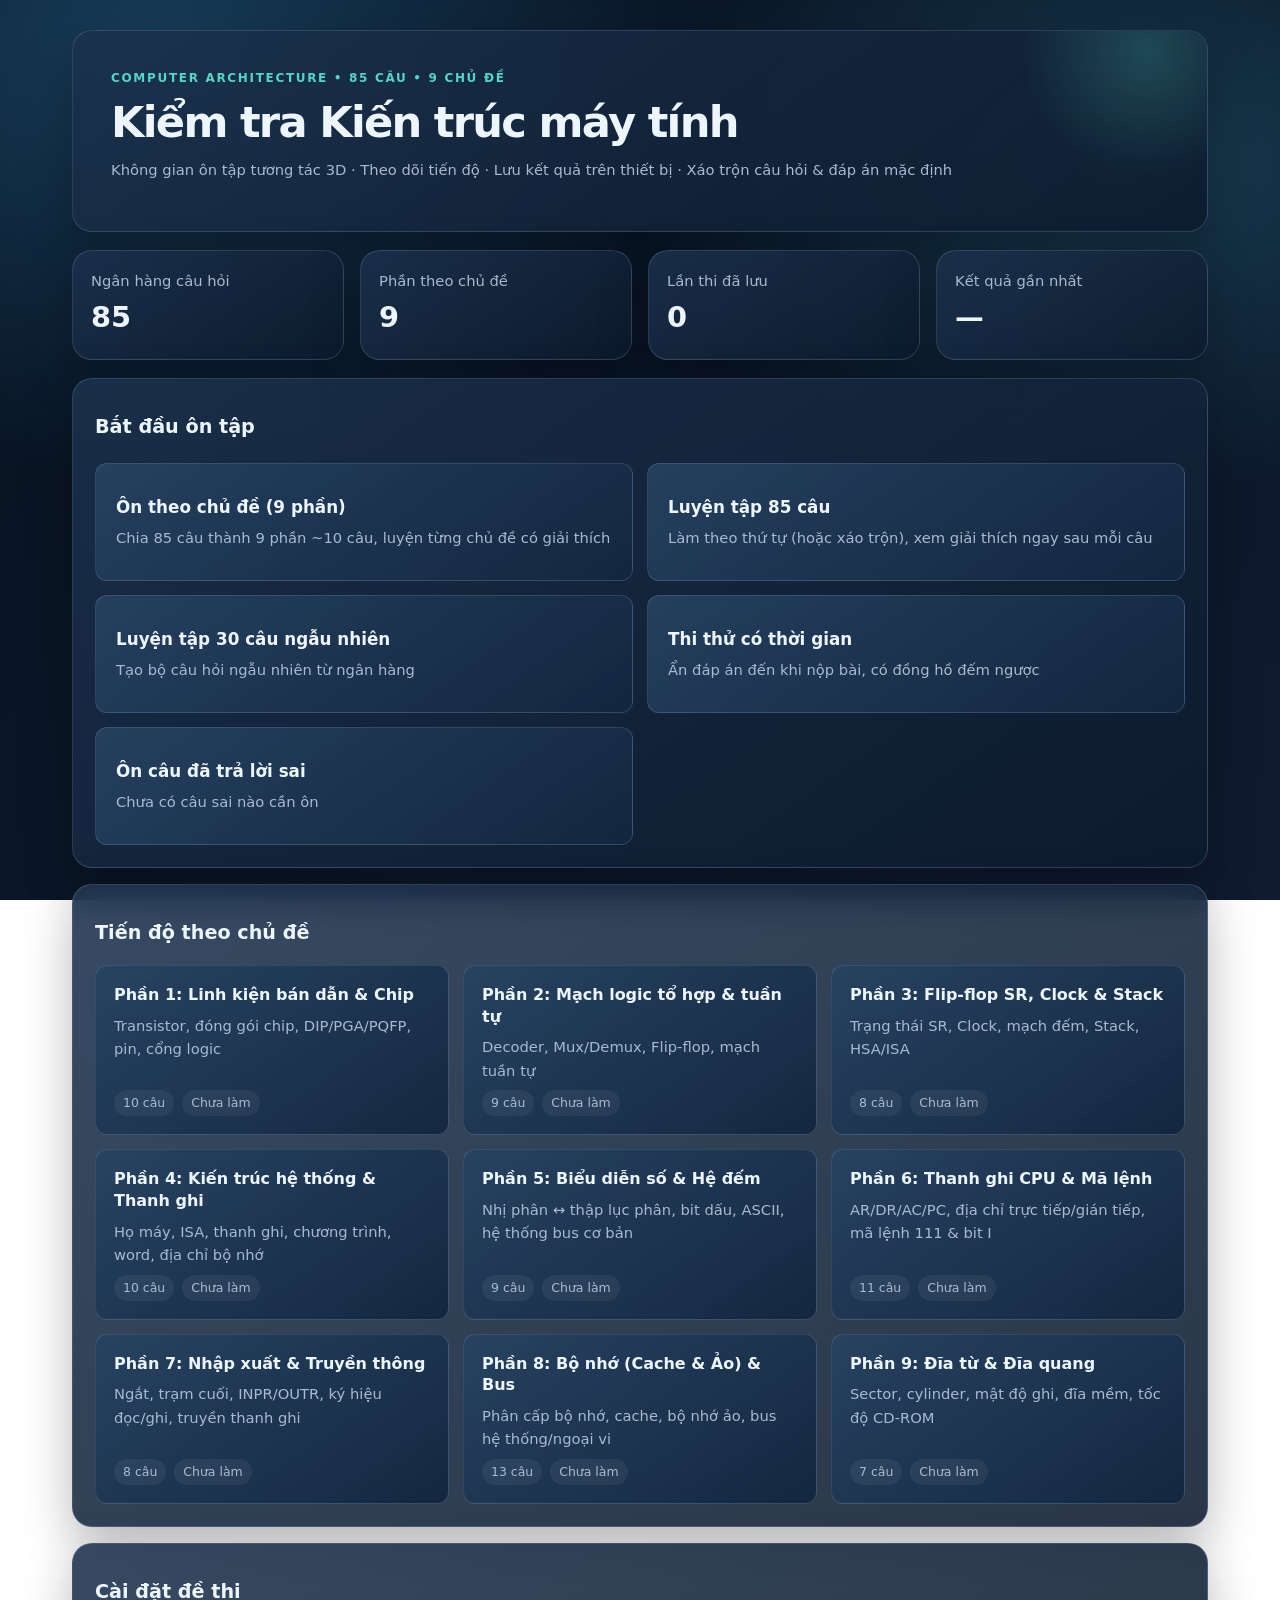
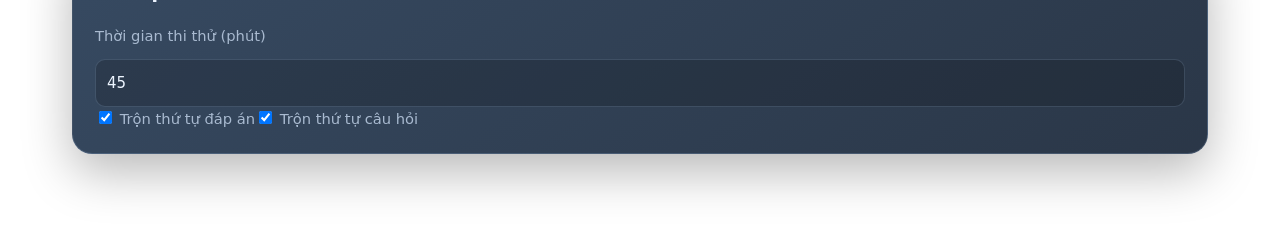
==== commit 854d2865: "Add files via upload Signed-off-by: HHN <dmclvl82@gmail.com>" ====
--- a/quiz.html
+++ b/quiz.html
@@ -70,6 +70,10 @@
 @media(max-width:800px){.stat{grid-column:span 6}.exam-layout{grid-template-columns:1fr}.side-card{position:static}.qnav{grid-template-columns:repeat(10,1fr)}.topic-grid{grid-template-columns:repeat(2,minmax(0,1fr))}}
 @media(max-width:520px){.w{padding:18px 13px 50px}.mode-grid{grid-template-columns:1fr}.stat{grid-column:span 6}.panel,.question-card,.side-card{border-radius:15px;padding:16px}.qnav{grid-template-columns:repeat(7,1fr)}.topic-grid{grid-template-columns:1fr}}
 @media(prefers-reduced-motion:reduce){*,*:before,*:after{transition:none!important;scroll-behavior:auto!important}}
+.option.sel{border-color:var(--ac);background:rgba(84,214,197,.12)}
+.qnav .picked{border-color:var(--ac);background:rgba(84,214,197,.14)}
+.qnav .flag{box-shadow:inset 0 -3px 0 #f5a524}
+.pick-ok{color:#8ce8b7}.pick-no{color:#ff9ca2}
 </style></head><body><div class="w" id="app"></div>
 <script>
 // [câu hỏi, "A|B|C|D", đáp án đúng, hướng giải]. Đáp án do AI suy ra từ nội dung môn học, câu ghi "chưa chắc" cần đối chiếu slide.
@@ -175,13 +179,18 @@
 ];
 
 const $=id=>document.getElementById(id), L='ABCD', app=$('app');
-const STORE='ktmt85_v2_state', HISTORY='ktmt85_v2_history', TOPICBEST='ktmt85_v2_topicbest';
+const STORE='ktmt85_v2_state', HISTORY='ktmt85_v2_history', TOPICBEST='ktmt85_v2_topicbest',WRONG='ktmt85_v2_wrong';
 let set=[],i=0,score=0,answers={},done=false,deadline=0,timerId=null,mode='practice',settings={limit:45,shuffleQ:true,shuffleA:true};
 let currentOptions=[],currentCorrect='a',currentExplanation='',sessionId=0,topicId=-1;
+let orders={},peek={},review=null; // orders: thứ tự đáp án cố định theo câu trong cả phiên; peek: câu thi thử đã bấm Hiện đáp án
 const safeParse=(s,f)=>{try{return JSON.parse(s)||f}catch{return f}};
-const persist=()=>{try{localStorage.setItem(STORE,JSON.stringify({set,i,score,answers,done,deadline,mode,settings,sessionId,topicId}))}catch{}};
+const persist=()=>{try{localStorage.setItem(STORE,JSON.stringify({set,i,score,answers,done,deadline,mode,settings,sessionId,topicId,orders,peek}))}catch{}};
 const history=()=>safeParse(localStorage.getItem(HISTORY),[]);
 const topicBest=()=>safeParse(localStorage.getItem(TOPICBEST),{});
+// Tập câu đang sai (khóa = số câu gốc). Lần đầu lấy từ lịch sử cũ; sau đó cập nhật theo kết quả mới nhất của từng câu.
+function wrongSet(){let w=safeParse(localStorage.getItem(WRONG),null);if(!w){w={};history().forEach(h=>(h.wrong||[]).forEach(n=>{w[n]=1}))}return w}
+function saveWrong(w){try{localStorage.setItem(WRONG,JSON.stringify(w))}catch{}}
+function markWrong(n,isWrong){const w=wrongSet();if(isWrong)w[n+1]=1;else delete w[n+1];saveWrong(w)}
 const fmt=s=>{s=Math.max(0,Math.floor(s));return String(Math.floor(s/60)).padStart(2,'0')+':'+String(s%60).padStart(2,'0')};
 function el(t,c,x,p){const e=document.createElement(t);if(c)e.className=c;if(x!=null)e.textContent=x;if(p)p.appendChild(e);return e}
 function btn(parent,label,cls,fn){const b=el('button',cls,label,parent);b.type='button';b.onclick=fn;return b}
@@ -192,20 +201,19 @@
 // ---- Phím tắt: A/B/C/D (hoặc 1/2/3/4) chọn đáp án, ←/→ chuyển câu, Esc thoát ----
 let keyHandler=null;
 function bindKeys(){unbindKeys();keyHandler=e=>{
-  if(done)return;
-  const k=e.key.toLowerCase();
-  if(['a','b','c','d','1','2','3','4'].includes(k)){
-    const idx=['a','b','c','d','1','2','3','4'].indexOf(k)%4;
-    if(currentOptions.length===4&&!answers[set[i]])choose(currentOptions[idx].k);
-  } else if(k==='arrowleft'&&i>0){i--;persist();show()}
-  else if(k==='arrowright'&&(answers[set[i]]||mode==='exam')){if(i===set.length-1)finish();else{i=Math.min(set.length-1,i+1);persist();show()}}
+  if(done||e.ctrlKey||e.metaKey||e.altKey)return;
+  const t=e.target;if(t&&(t.tagName==='INPUT'||t.tagName==='TEXTAREA'))return;
+  const k=e.key.toLowerCase(),a=answers[set[i]],has=!!a&&a.k!=null,keys=['a','b','c','d','1','2','3','4'];
+  if(keys.includes(k)){if(!has&&currentOptions.length===4){e.preventDefault();choose(currentOptions[keys.indexOf(k)%4].k)}}
+  else if(k==='arrowleft'){if(i>0){e.preventDefault();go(i-1)}}
+  else if(k==='arrowright'){if(has||mode==='exam'){e.preventDefault();next()}}
   else if(k==='escape'){if(confirm('Thoát về menu? Tiến trình hiện tại sẽ được lưu.'))menu()}
 };document.addEventListener('keydown',keyHandler)}
 function unbindKeys(){if(keyHandler){document.removeEventListener('keydown',keyHandler);keyHandler=null}}
 
 function menu(){
  clearInterval(timerId);unbindKeys();app.replaceChildren();
- const h=history(),last=h[h.length-1],tb=topicBest();
+ const h=history(),last=h[h.length-1],tb=topicBest(),wc=Object.keys(wrongSet()).length;
  const hero=el('section','hero',null,app);el('div','eyebrow','Computer architecture • 85 câu • 9 chủ đề',hero);
  el('h1',null,'Kiểm tra Kiến trúc máy tính',hero);
  el('p','m','Không gian ôn tập tương tác 3D · Theo dõi tiến độ · Lưu kết quả trên thiết bị · Xáo trộn câu hỏi & đáp án mặc định',hero);
@@ -218,7 +226,7 @@
  ['Luyện tập 85 câu','Làm theo thứ tự (hoặc xáo trộn), xem giải thích ngay sau mỗi câu','practice',false],
  ['Luyện tập 30 câu ngẫu nhiên','Tạo bộ câu hỏi ngẫu nhiên từ ngân hàng','practice',true],
  ['Thi thử có thời gian','Ẩn đáp án đến khi nộp bài, có đồng hồ đếm ngược','exam',true],
- ['Ôn câu đã trả lời sai','Làm lại những câu sai trong các lần thi đã lưu','wrong',false]
+ ['Ôn câu đã trả lời sai',wc?`Còn ${wc} câu đang sai. Làm đúng là câu tự rời khỏi danh sách`:'Chưa có câu sai nào cần ôn','wrong',false]
  ];
  modes.forEach(([a,b,m,r])=>{const x=btn(mg,'','mode',()=>{if(m==='wrong')startWrong();else if(m==='topic')topicMenu();else start(m,r)});el('b',null,a,x);el('span','m',b,x)});
  // Tiến độ theo chủ đề
@@ -234,7 +242,7 @@
  const sq=el('label','m',null,cfg);const cq=el('input',null,null,sq);cq.type='checkbox';cq.checked=settings.shuffleQ;cq.onchange=()=>{settings.shuffleQ=cq.checked;persist()};sq.append(' Trộn thứ tự câu hỏi');
  if(h.length){const hp=el('section','panel',null,app);el('h2',null,'Lịch sử kết quả',hp);h.slice(-5).reverse().forEach(x=>{const r=el('p','m',`${new Date(x.date).toLocaleString('vi-VN')} · ${x.score}/${x.total} câu · ${x.percent}% · ${x.mode==='exam'?'Thi thử':x.mode==='topic'?'Ôn chủ đề':'Luyện tập'}`,hp)})}
  const saved=safeParse(localStorage.getItem(STORE),null);
- if(saved&&saved.set&&saved.set.length&&!saved.done)btn(p,'Tiếp tục bài đang làm','primary',()=>restore());
+ if(saved&&saved.set&&saved.set.length)btn(p,'Tiếp tục bài đang làm','primary',()=>restore());
 }
 
 function topicMenu(){
@@ -250,54 +258,72 @@
  const a=el('div','actions',null,app);btn(a,'Làm tất cả (85 câu)','primary',()=>start('practice',false));btn(a,'Về trang chủ','ghost',menu);
 }
 
-function startTopic(idx){topicId=idx;mode='practice';set=topicRange(idx);if(settings.shuffleQ)set=shuffle(set);answers={};i=0;score=0;done=false;deadline=0;sessionId=Date.now();persist();bindKeys();show()}
+function startTopic(idx){topicId=idx;mode='practice';set=topicRange(idx);if(settings.shuffleQ)set=shuffle(set);answers={};orders={};peek={};i=0;score=0;done=false;deadline=0;sessionId=Date.now();persist();bindKeys();show()}
 
 function start(m,random){
  topicId=-1;mode=m;set=Q.map((_,k)=>k);if(random||settings.shuffleQ)set=shuffle(set);if(random)set=set.slice(0,30);
- answers={};i=0;score=0;done=false;sessionId=Date.now();deadline=m==='exam'?Date.now()+settings.limit*60000:0;
+ answers={};orders={};peek={};i=0;score=0;done=false;sessionId=Date.now();deadline=m==='exam'?Date.now()+settings.limit*60000:0;
  persist();bindKeys();show();if(mode==='exam')runTimer();
 }
 function startWrong(){
- const wrong=new Set();history().forEach(h=>(h.wrong||[]).forEach(n=>wrong.add(n-1)));
+ const wrong=new Set(Object.keys(wrongSet()).map(n=>+n-1));
  if(!wrong.size){app.replaceChildren();el('h1',null,'Chưa có câu sai',app);el('p','m','Hãy làm một bài luyện tập hoặc thi thử trước nhé.',app);btn(app,'Về menu','primary',menu);return}
- topicId=-1;mode='practice';set=Array.from(wrong).filter(n=>n>=0&&n<Q.length);if(settings.shuffleQ)set=shuffle(set);answers={};i=0;score=0;done=false;deadline=0;sessionId=Date.now();persist();bindKeys();show();
-}
-function restore(){const s=safeParse(localStorage.getItem(STORE),null);if(!s)return;({set,i,score,answers,done,deadline,mode,settings,sessionId}=s);topicId=s.topicId??-1;if(done){menu();return}bindKeys();show();if(mode==='exam')runTimer()}
+ topicId=-1;mode='practice';set=Array.from(wrong).filter(n=>n>=0&&n<Q.length);if(settings.shuffleQ)set=shuffle(set);answers={};orders={};peek={};i=0;score=0;done=false;deadline=0;sessionId=Date.now();persist();bindKeys();show();
+}
+function restore(){const s=safeParse(localStorage.getItem(STORE),null);if(!s)return;({set,i,score,answers,deadline,mode,settings,sessionId}=s);done=false;orders=s.orders||{};peek=s.peek||{};topicId=s.topicId??-1;bindKeys();show();if(mode==='exam')runTimer()}
 function runTimer(){clearInterval(timerId);const tick=()=>{const left=Math.ceil((deadline-Date.now())/1000);const t=$('timer');if(t){t.textContent=fmt(left);t.classList.toggle('warn',left<300)}if(left<=0){clearInterval(timerId);finish(true)}};tick();timerId=setInterval(tick,1000)}
+function go(j){i=Math.max(0,Math.min(set.length-1,j));persist();show()}
+function submit(){const left=set.filter(x=>!(answers[x]&&answers[x].k!=null)).length;if(left&&!confirm(`Còn ${left} câu chưa trả lời. Nộp bài?`))return;finish()}
+function next(){if(i>=set.length-1)submit();else go(i+1)}
 function show(){
  if(i>=set.length){finish();return}
- const n=set[i],item=Q[n],q=item[0],opts=item[1].split('|'),correct=item[2].toLowerCase();
- currentCorrect=correct;currentExplanation=item[3];currentOptions=opts.map((v,k)=>({v,k}));if(settings.shuffleA)currentOptions=shuffle(currentOptions);
- done=!!answers[n];app.replaceChildren();
+ const n=set[i],item=Q[n],q=item[0],opts=item[1].split('|'),correct=item[2].toLowerCase(),cIdx=L.indexOf(correct.toUpperCase());
+ const exam=mode==='exam',a=answers[n],has=!!a&&a.k!=null,reveal=has&&(!exam||!!peek[n]);
+ currentCorrect=correct;currentExplanation=item[3];
+ if(!orders[n])orders[n]=settings.shuffleA?shuffle([0,1,2,3]):[0,1,2,3]; // chỉ xáo một lần cho mỗi câu; chọn đáp án xong không xáo lại
+ currentOptions=orders[n].map(k=>({v:opts[k],k}));
+ app.replaceChildren();
+ const nAns=set.filter(x=>answers[x]&&answers[x].k!=null).length;
  const top=el('div','top',null,app);
  const tagTxt=topicId>=0?`Phần ${topicId+1}: ${TOPICS[topicId].name} · Câu ${i+1}/${set.length} · Câu gốc ${n+1}`:`Câu ${i+1}/${set.length} · Câu gốc ${n+1}`;
  el('span','tag',tagTxt,top);
- if(mode==='exam'){const tm=el('span','timer',null,top);tm.id='timer';tm.textContent=fmt(Math.max(0,(deadline-Date.now())/1000))}
+ if(exam){const tm=el('span','timer',null,top);tm.id='timer';tm.textContent=fmt(Math.max(0,(deadline-Date.now())/1000))}
  else el('span','tag',`Đúng ${score}`,top);
- const bar=el('div','bar',null,app);el('i',null,null,bar).style.width=((i+(answers[n]?1:0))/set.length*100)+'%';
+ const bar=el('div','bar',null,app);el('i',null,null,bar).style.width=(nAns/set.length*100)+'%';
  const layout=el('div','exam-layout',null,app),main=el('section','question-card',null,layout),side=el('aside','side-card',null,layout);
- el('div','eyebrow',mode==='exam'?'Exam mode':topicId>=0?'Topic practice':'Practice mode',main);el('h2',null,q,main);
+ el('div','eyebrow',exam?'Exam mode':topicId>=0?'Topic practice':'Practice mode',main);el('h2',null,q,main);
  const optsBox=el('div',null,null,main);
- currentOptions.forEach(({v,k},pos)=>{const letter=L[pos],b=btn(optsBox,'','option',()=>choose(k));el('span','letter',letter,b);el('span',null,v,b);b.dataset.k=k;
- if(answers[n]){b.disabled=true;if(k===L.indexOf(correct.toUpperCase()))b.classList.add('ok');else if(k===answers[n].k)b.classList.add('no')}});
- if(answers[n]&&mode!=='exam')feedback(main,n);
+ currentOptions.forEach(({v,k},pos)=>{const b=btn(optsBox,'','option',()=>choose(k));el('span','letter',L[pos],b);el('span',null,v,b);b.dataset.k=k;
+  if(has){b.disabled=true;if(reveal){if(k===cIdx)b.classList.add('ok');else if(k===a.k)b.classList.add('no')}else if(k===a.k)b.classList.add('sel')}});
+ if(reveal)feedback(main,n);
  const nav=el('div','actions',null,main);
- if(i>0)btn(nav,'← Câu trước','ghost',()=>{i--;persist();show()});
- if(mode==='exam')btn(nav,'Đánh dấu xem lại','ghost',()=>{answers[n]=answers[n]||{k:null,flag:true};answers[n].flag=!answers[n].flag;persist();show()});
- if(answers[n]||mode==='exam')btn(nav,i===set.length-1?'Nộp bài':'Câu tiếp →','primary',()=>{if(i===set.length-1)finish();else{i=Math.min(set.length-1,i+1);persist();show()}});
+ if(i>0)btn(nav,'← Câu trước','ghost',()=>go(i-1));
+ if(exam)btn(nav,a&&a.flag?'Bỏ đánh dấu':'Đánh dấu xem lại','ghost',()=>{answers[n]=answers[n]||{k:null,flag:false};answers[n].flag=!answers[n].flag;persist();show()});
+ if(exam&&has&&!peek[n])btn(nav,'Hiện đáp án','ghost',()=>{peek[n]=true;persist();show()});
+ if(has||exam)btn(nav,i===set.length-1?'Nộp bài':'Câu tiếp →','primary',next);
  btn(nav,'Thoát','ghost',()=>{if(confirm('Thoát về menu? Tiến trình hiện tại sẽ được lưu.'))menu()});
  const kh=el('div','kbd-hint',null,main);kh.innerHTML='Phím tắt: <kbd>A</kbd><kbd>B</kbd><kbd>C</kbd><kbd>D</kbd> chọn đáp án · <kbd>←</kbd><kbd>→</kbd> chuyển câu · <kbd>Esc</kbd> thoát';
  el('h2',null,'Điều hướng câu hỏi',side);el('p','m','Nhấn số câu để chuyển nhanh.',side);
- const qnav=el('div','qnav',null,side);set.forEach((qidx,j)=>{const a=answers[qidx],b=btn(qnav,String(j+1),'',()=>{i=j;persist();show()});if(a)b.classList.add(a.flag?'':'answered');if(j===i)b.classList.add('current')});
- el('p','m',`Đã trả lời: ${Object.values(answers).filter(a=>a&&a.k!==null).length}/${set.length}`,side);
- if(mode==='exam')btn(side,'Nộp bài','primary',()=>finish());
-}
-function choose(k){const n=set[i];if(answers[n]&&answers[n].k!==null)return;answers[n]={k,flag:!!(answers[n]&&answers[n].flag)};if(mode==='practice'){if(k===L.indexOf(currentCorrect.toUpperCase()))score++}persist();show();if(mode==='practice'){const m=$('feedback');if(m)m.scrollIntoView({behavior:'smooth',block:'nearest'})}}
-function feedback(parent,n){const a=answers[n],correct=L.indexOf(Q[n][2].toUpperCase()),box=el('div','feedback',null,parent);el('b',null,a.k===correct?'Chính xác!':`Chưa đúng · Đáp án ${L[correct]}`,box);el('p','m',Q[n][3],box);box.id='feedback'}
+ const qnav=el('div','qnav',null,side);
+ set.forEach((qidx,j)=>{const x=answers[qidx],b=btn(qnav,String(j+1),'',()=>go(j));
+  if(x&&x.k!=null){const ok=x.k===L.indexOf(Q[qidx][2].toUpperCase());b.classList.add(exam&&!peek[qidx]?'picked':ok?'answered':'wrong')}
+  if(x&&x.flag)b.classList.add('flag');if(j===i)b.classList.add('current')});
+ el('p','m',`Đã trả lời: ${nAns}/${set.length}`,side);
+ if(exam)btn(side,'Nộp bài','primary',submit);
+ window.focus(); // để phím tắt nhận được khi nhúng trong iframe
+}
+function choose(k){const n=set[i];if(answers[n]&&answers[n].k!=null)return;
+ const ok=k===L.indexOf(currentCorrect.toUpperCase());
+ answers[n]={k,flag:!!(answers[n]&&answers[n].flag)};
+ if(mode==='practice'){if(ok)score++;markWrong(n,!ok)} // câu làm đúng rời khỏi danh sách câu sai ngay
+ persist();show();const f=$('feedback');if(f)f.scrollIntoView({behavior:'smooth',block:'nearest'})}
+function feedback(parent,n){const a=answers[n],correct=L.indexOf(Q[n][2].toUpperCase()),pos=(orders[n]||[0,1,2,3]).indexOf(correct),box=el('div','feedback',null,parent);
+ el('b',null,a.k===correct?'Chính xác!':`Chưa đúng · Đáp án ${L[pos]}`,box);el('p','m',Q[n][3],box);box.id='feedback'}
 function finish(auto=false){
  clearInterval(timerId);unbindKeys();const total=set.length;let right=0,wrong=[];
  set.forEach(n=>{const a=answers[n],c=L.indexOf(Q[n][2].toUpperCase());if(a&&a.k===c)right++;else wrong.push(n+1)});
- score=right;done=true;const record={date:new Date().toISOString(),score:right,total,percent:Math.round(right/total*100),wrong,mode:topicId>=0?'topic':mode,topicId:topicId>=0?topicId:undefined,auto};
+ score=right;done=true;{const w=wrongSet();set.forEach(n=>{const a=answers[n];if(a&&a.k===L.indexOf(Q[n][2].toUpperCase()))delete w[n+1];else w[n+1]=1});saveWrong(w)}
+  review={set:set.slice(),answers:JSON.parse(JSON.stringify(answers)),orders:JSON.parse(JSON.stringify(orders))};const record={date:new Date().toISOString(),score:right,total,percent:Math.round(right/total*100),wrong,mode:topicId>=0?'topic':mode,topicId:topicId>=0?topicId:undefined,auto};
  const h=history();h.push(record);try{localStorage.setItem(HISTORY,JSON.stringify(h.slice(-100)))}catch{}localStorage.removeItem(STORE);
  if(topicId>=0){const tb=topicBest();const prev=tb[topicId];if(prev==null||record.percent>prev){tb[topicId]=record.percent;try{localStorage.setItem(TOPICBEST,JSON.stringify(tb))}catch{}}}
  result(record);
@@ -307,10 +333,20 @@
  const title=r.topicId!=null?`Kết quả phần ${r.topicId+1}: ${TOPICS[r.topicId].name}`:'Kết quả bài làm';
  el('h1',null,title,hero);el('div','big',`${r.score}/${r.total}`,hero);el('p','m',`Độ chính xác ${r.percent}% · ${r.auto?'Tự động nộp do hết giờ':'Đã nộp bài'}`,hero);
  const g=el('div','grid',null,app);[[r.score,'Câu đúng'],[r.total-r.score,'Câu sai'],[r.percent+'%','Tỷ lệ chính xác'],[r.wrong.length,'Câu cần ôn']].forEach(([v,l])=>{const c=el('div','stat',null,g);el('span','m',l,c);el('strong',null,v,c)});
- const p=el('section','panel',null,app);el('h2',null,'Phân tích câu trả lời',p);r.wrong.forEach(n=>{const row=el('div','review-row',null,p);el('b',null,`Câu ${n}: ${Q[n-1][0]}`,row);el('p','m',`Đáp án đúng: ${L[Q[n-1][2].toLowerCase().charCodeAt(0)-97]}. ${Q[n-1][1].split('|')[Q[n-1][2].toLowerCase().charCodeAt(0)-97]}`,row);el('p','m',Q[n-1][3],row)});
- if(!r.wrong.length)el('p','m','Tuyệt vời! Bạn đã trả lời đúng tất cả câu hỏi.',p);
- const a=el('div','actions',null,app);
- if(r.topicId!=null)btn(a,'Làm lại phần này (xáo trộn mới)','primary',()=>startTopic(r.topicId));
+ const p=el('section','panel',null,app);el('h2',null,'Đáp án và phân tích',p);
+  const tools=el('div','actions',null,p),list=el('div',null,null,p);let all=false;
+  const draw=()=>{list.replaceChildren();const bads=new Set(r.wrong);let shown=0;
+   (review?review.set:[]).forEach(n=>{const bad=bads.has(n+1);if(!all&&!bad)return;shown++;
+    const ans=review.answers[n],ord=review.orders[n]||[0,1,2,3],opts=Q[n][1].split('|'),right=L.indexOf(Q[n][2].toUpperCase()),letter=k=>L[ord.indexOf(k)];
+    const row=el('div','review-row',null,list);el('b',null,`Câu ${n+1}: ${Q[n][0]}`,row);
+    if(ans&&ans.k!=null)el('p','m '+(ans.k===right?'pick-ok':'pick-no'),`Bạn chọn: ${letter(ans.k)}. ${opts[ans.k]} ${ans.k===right?'✓':'✗'}`,row);
+    else el('p','m pick-no','Bạn chưa trả lời câu này',row);
+    if(bad)el('p','m pick-ok',`Đáp án đúng: ${letter(right)}. ${opts[right]}`,row);
+    el('p','m',Q[n][3],row)});
+   if(!shown)el('p','m',all?'Không có câu nào.':'Tuyệt vời! Bạn đã trả lời đúng tất cả câu hỏi.',list)};
+  const tg=btn(tools,'Hiện tất cả đáp án','ghost',()=>{all=!all;tg.textContent=all?'Chỉ hiện câu sai':'Hiện tất cả đáp án';draw()});draw();
+  const a=el('div','actions',null,app);
+  if(r.topicId!=null)btn(a,'Làm lại phần này (xáo trộn mới)','primary',()=>startTopic(r.topicId));
  else btn(a,'Ôn các câu sai','primary',startWrong);
  if(r.topicId!=null)btn(a,'Chọn chủ đề khác','ghost',topicMenu);
  else btn(a,'Thi lại (xáo trộn mới)','ghost',()=>start(r.mode==='exam'?'exam':'practice',true));
